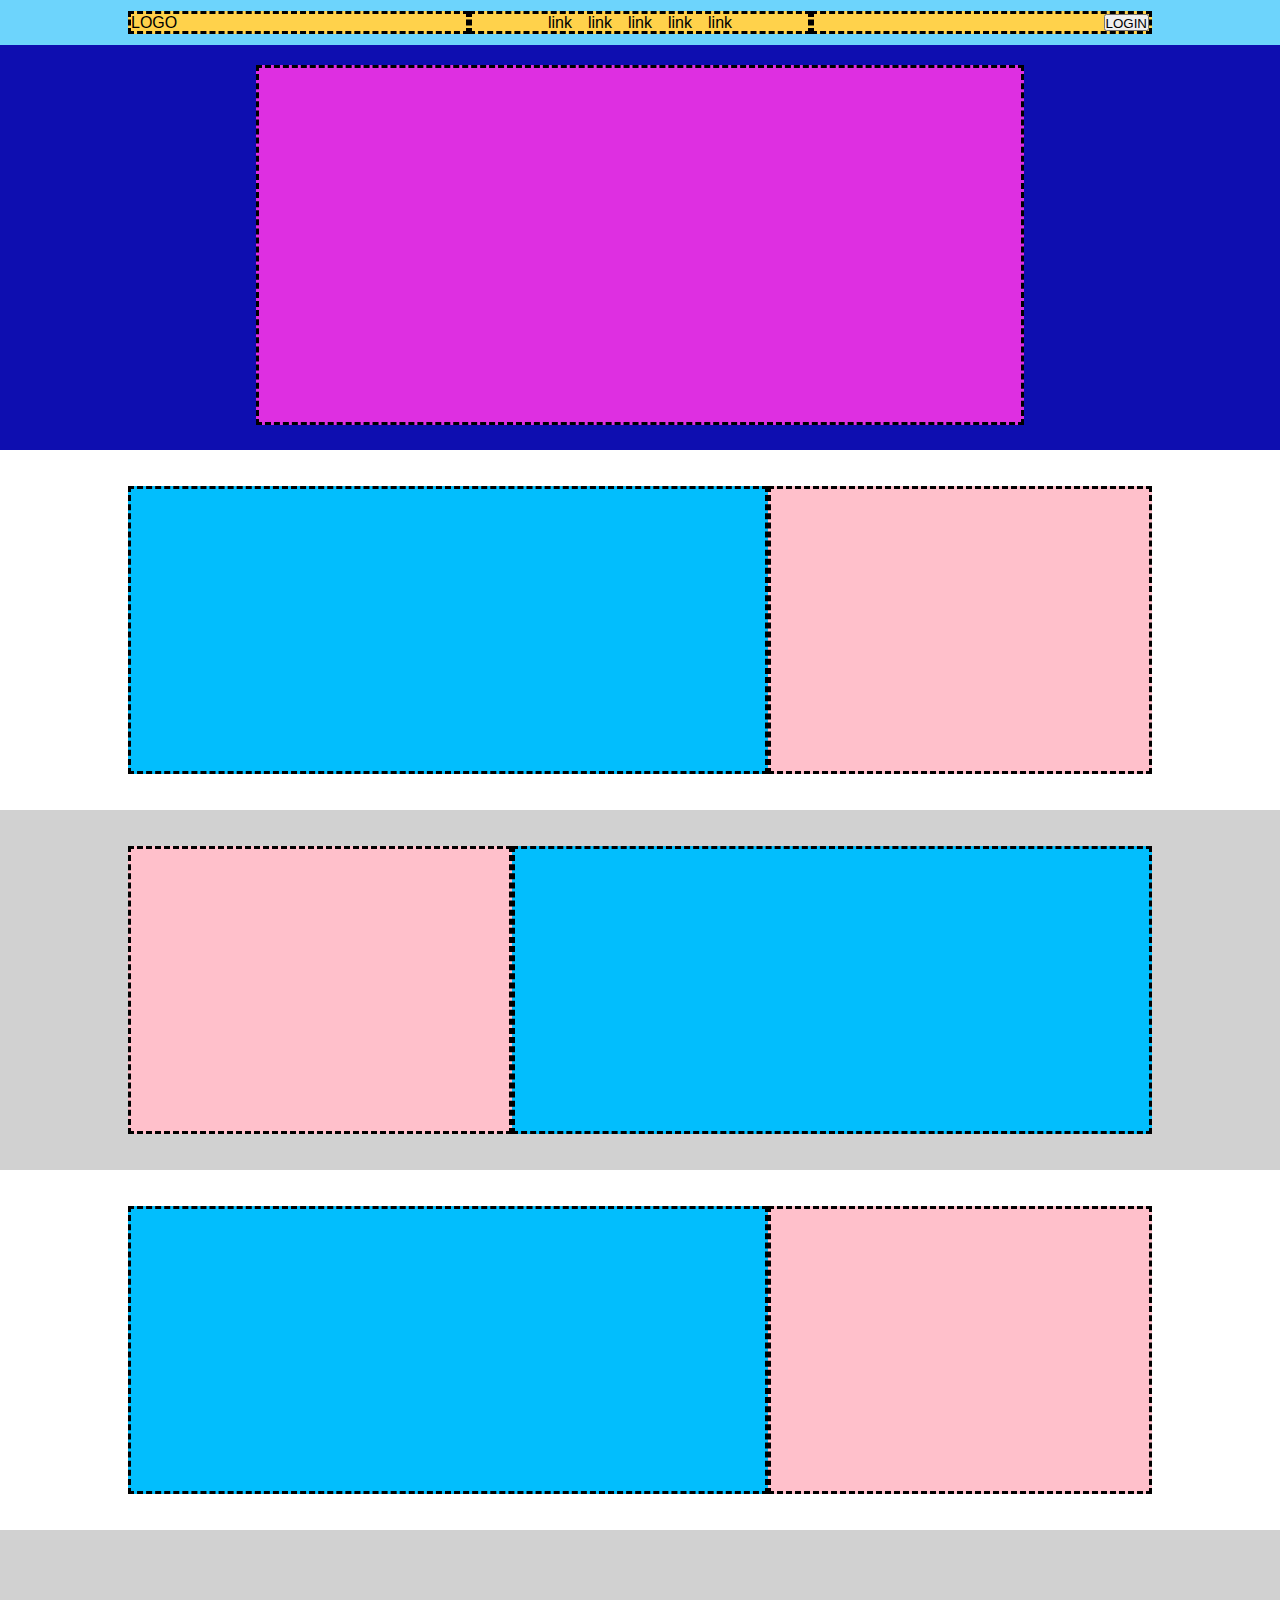
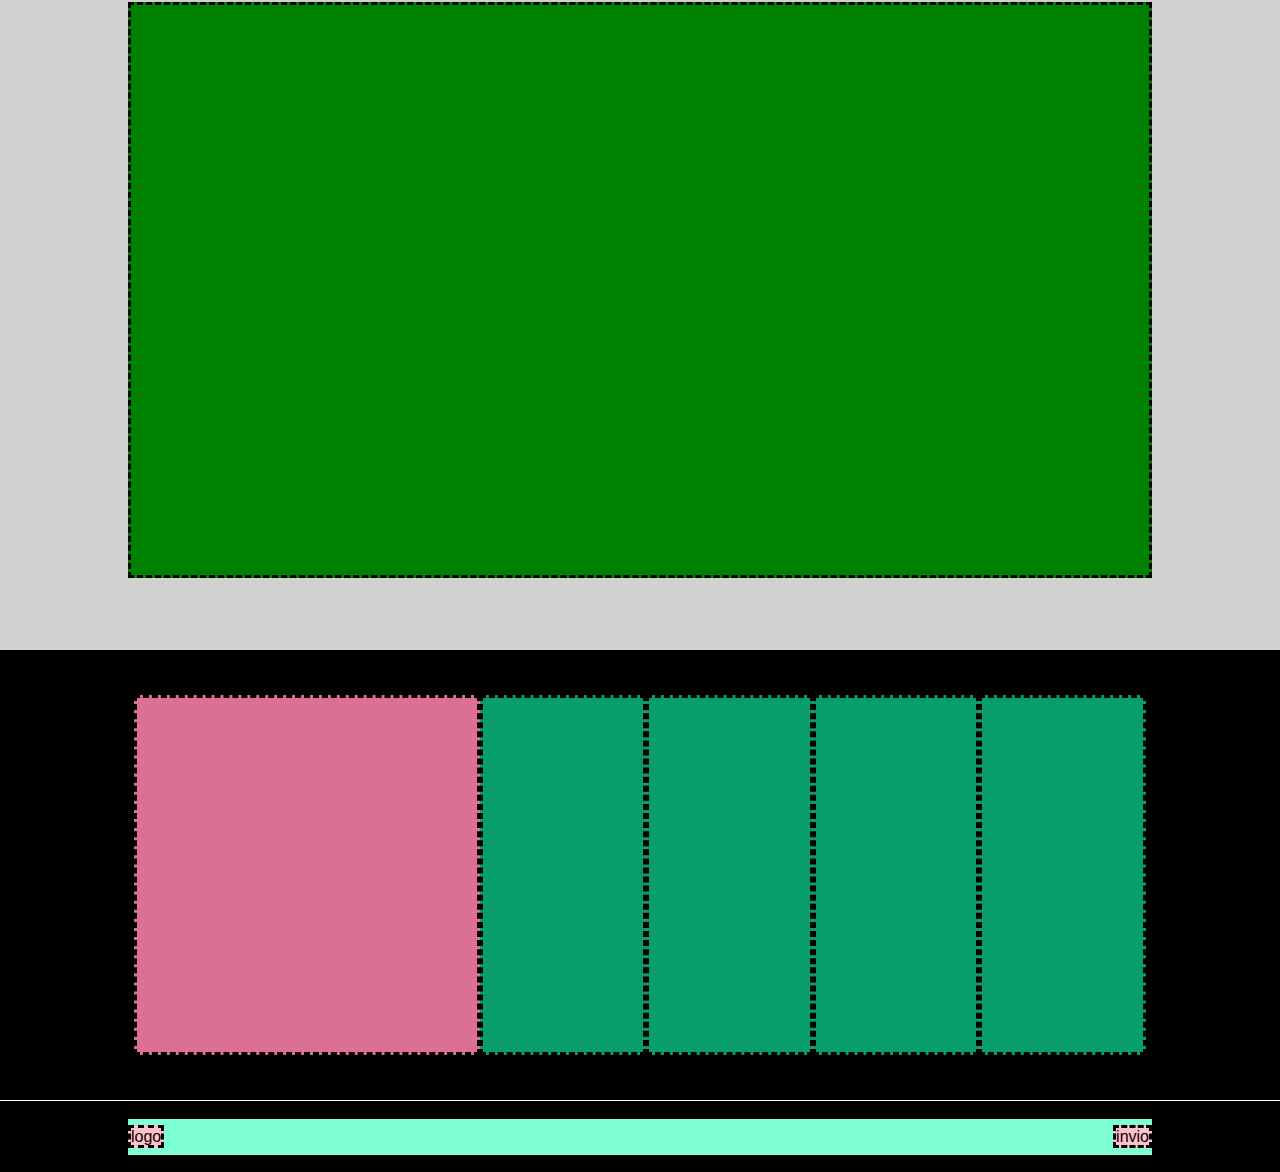
==== index.html @ 257f45ac "start" ====
<!DOCTYPE html>
<html lang="en">
<head>
    <meta charset="UTF-8">
    <meta name="viewport" content="width=device-width, initial-scale=1.0">
    <link rel="stylesheet" href="css/style.css">
    <title>STRUTTURA</title>
</head>
<body>
    <header> 
        <div class="nav_container">
            <nav>
                <div class="logo_head"><img src="" alt="">LOGO</div>
                <div class="link_head">
                    <ul>
                        <li>link</li>
                        <li>link</li>
                        <li>link</li>
                        <li>link</li>
                        <li>link</li>
                    </ul>
                </div>
                <div class="login">
                    <button>LOGIN</button>
                </div>
            </nav>
        </div>
        <div class="header_main">

        </div>
    </header>
    <main>
        <section class="container">
            <div class="row">
                <span class="text"></span>
                <span class="img"></span>
            </div>
        </section>
        <section class="container">
            <div class="row">
                <span class="img"></span>
                <span class="text"></span>
            </div>
        </section>
        <section class="container">
            <div class="row">
                <span class="text"></span>
                <span class="img"></span>
            </div>
        </section>
        <section class="main_footer">
            <div class="fine"></div>
        </section>
    </main>
    <footer>
        <section class="footer_main">
            <div class="block_main"></div>
            <div class="block"></div>
            <div class="block"></div>
            <div class="block"></div>
            <div class="block"></div>
        </section>
        <section class="fine_footer">
            <div class="end">
                <div class="logo_footer">logo</div>
                <div class="bottone_footer">invio</div>
            </div>
        </section>

    </footer>
    
</body>
</html>
---- css/style.css ----
*{
    margin:0;
    padding:0;
    box-sizing: border-box;
    font-family: Whitney, ‘Helvetica Neue’, Helvetica, Arial, sans-serif;
}
/* header  */
header{
    height: 50vh;
    width: 100vw;
    background-color: rgb(14, 14, 176);
    
}
.nav_container{
    display: flex;
    justify-content: center;
    /* debug */
    height: 5vh;
    background-color: rgb(109, 212, 252);
   
}
nav{
    display: flex;
    justify-content: space-between;
    align-self: center;
    /* debug */
    height: 2.5vh;
    width: 80%;
    /* margin:auto; */
    background-color: rgb(255, 210, 75);
    
}
.logo_head{
    display: flex;
    justify-content: start;
    border-style: dashed ;

}
ul, li {
    display: flex;
    justify-content: center;
    padding: 0 8px;

}
.login{
    display: flex;
    justify-content: end;
   

}

.logo_head, .link_head, .login{
    width: calc(100% / 3);
    border-style: dashed ;

}
.header_main{
    display: flex;
    justify-content: center;
    /* debug */
    height: 80%;
    width: 60%;
    margin:auto; 
    margin-top: 20px;
    background-color: rgb(222, 47, 225);
    border-style: dashed ;
}
/* MAIN  */
.row, .container{
    height: 40vh;
    width: 100vw;
    display: flex;
    justify-content: center;
    align-content: center;
    
}
.text{
    height: 80%;
    width: 50%;
    background-color: rgb(2, 190, 253);
    display: flex;
    align-self: center;
    border: dashed ;
}
.img{
    height: 80%;
    width: 30%;
    background-color: pink;
    display: flex;
    align-self: center;
    border: dashed ;

}
.main_footer{
    height: 80vh;
    width: 100vw;
    display: flex;
    justify-content: center;
}
.fine{
    height: 80%;
    width: 80%;
    background-color: green;
    display: flex;
    align-self: center;
    border: dashed ;
}
main .container:nth-child(2), main .main_footer {
    background-color: rgb(209, 209, 209);
}
/* footer  */
.footer_main{
    height: 50vh;
    width: 100vw;
    display: flex;
    background-color: black;
    justify-content: center;
}
.fine_footer{
    height: 8vh;
    width: 100vw;
    display: flex;
    justify-content: center;
    align-items: center;
    background-color: black;
    border-top: solid 1px white;
}
.block_main{
    height: 80%;
    width: 27%;
    background-color: palevioletred;
    display: flex;
    align-self: center;
    border: dashed ;
}
.block{
    height: 80%;
    width: 13%;
    background-color: rgb(8, 157, 107);
    border: dashed ;
    display: flex;
    align-self: center;
}
.end{
    height: 4vh;
    width: 80%;
    background-color: aquamarine;
    display: flex;
    align-items: center;
    justify-content: space-between;
}
.logo_footer, .bottone_footer{
    background-color: pink;
    height: 2.5vh;
    width: auto;
    border: dashed ;
}
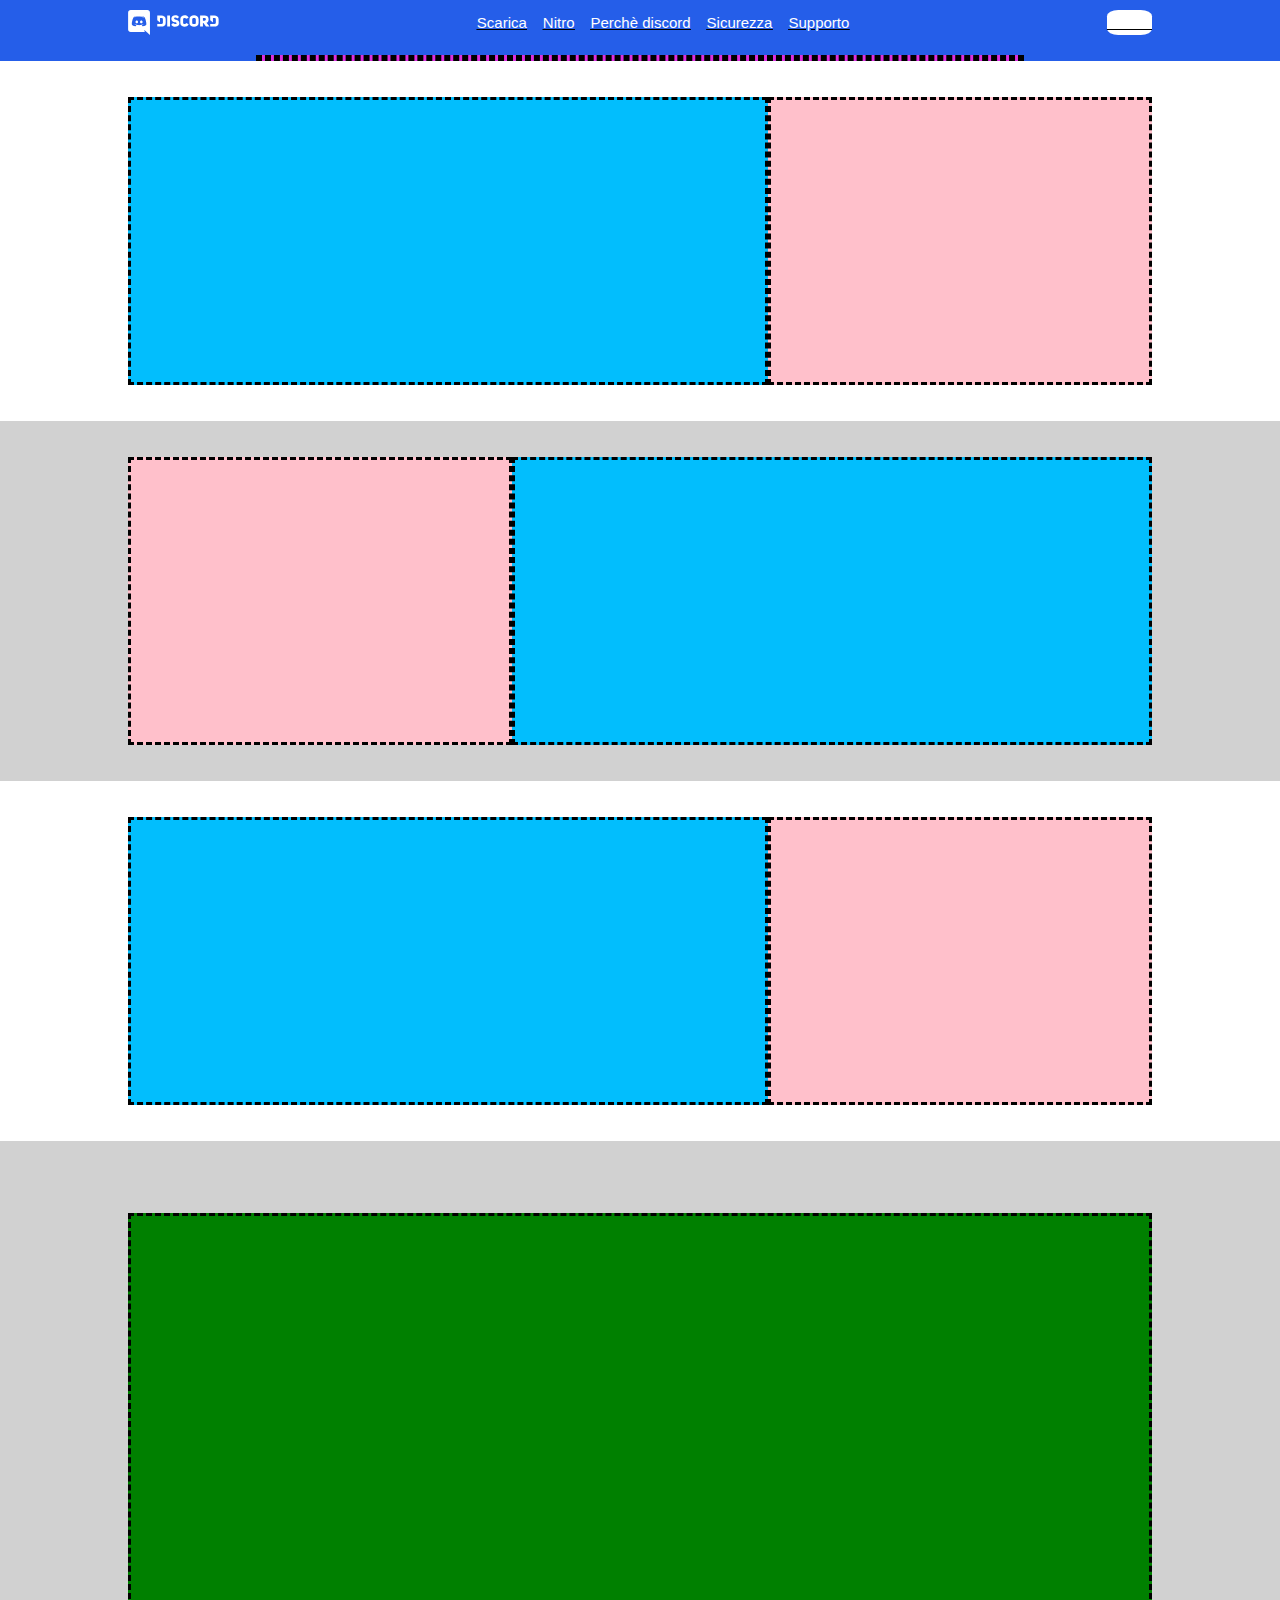
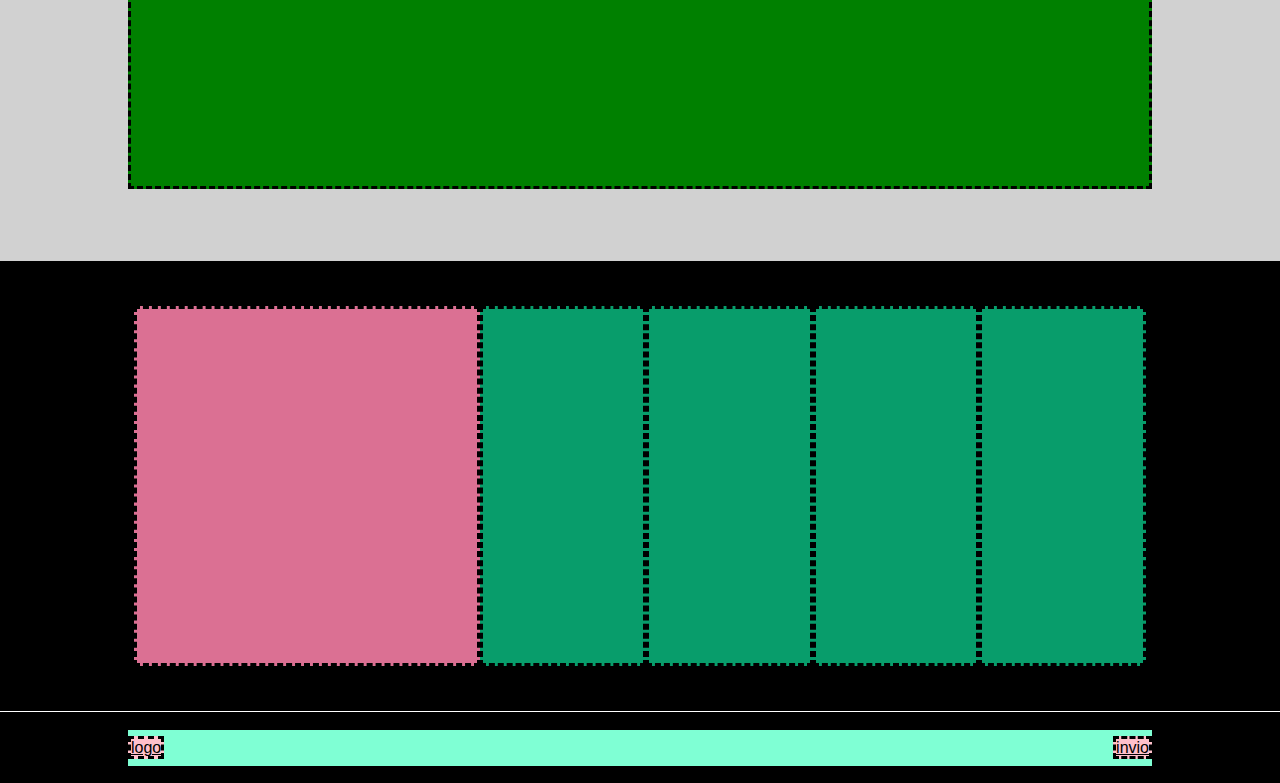
==== commit 44dff162: "nav" ====
--- a/index.html
+++ b/index.html
@@ -4,24 +4,24 @@
     <meta charset="UTF-8">
     <meta name="viewport" content="width=device-width, initial-scale=1.0">
     <link rel="stylesheet" href="css/style.css">
-    <title>STRUTTURA</title>
+    <title>DISCORD</title>
 </head>
 <body>
     <header> 
         <div class="nav_container">
             <nav>
-                <div class="logo_head"><img src="" alt="">LOGO</div>
+                <div class="logo_head"><img src="img/logo.svg" alt="logo"></div>
                 <div class="link_head">
                     <ul>
-                        <li>link</li>
-                        <li>link</li>
-                        <li>link</li>
-                        <li>link</li>
-                        <li>link</li>
+                        <li><a href="https://discord.com/download">Scarica</a></li>
+                        <li><a href="https://discord.com/nitro">Nitro</a></li>
+                        <li><a href="https://discord.com/servers">Perchè discord</a></li>
+                        <li><a href="https://discord.com/safety">Sicurezza</a></li>
+                        <li><a href="https://support.discord.com/hc/it">Supporto</a></li>
                     </ul>
                 </div>
                 <div class="login">
-                    <button>LOGIN</button>
+                    <a href="https://discord.com/login" class="accesso">Accedi</a>
                 </div>
             </nav>
         </div>
--- a/css/style.css
+++ b/css/style.css
@@ -6,53 +6,66 @@
 }
 /* header  */
 header{
-    height: 50vh;
-    width: 100vw;
-    background-color: rgb(14, 14, 176);
+    background-image: url('../img/jumbo.png');
     
 }
 .nav_container{
     display: flex;
     justify-content: center;
-    /* debug */
-    height: 5vh;
-    background-color: rgb(109, 212, 252);
    
 }
 nav{
     display: flex;
     justify-content: space-between;
     align-self: center;
-    /* debug */
-    height: 2.5vh;
     width: 80%;
-    /* margin:auto; */
-    background-color: rgb(255, 210, 75);
-    
+    padding-top: 10px;
+    font-size:15px;
 }
 .logo_head{
     display: flex;
     justify-content: start;
-    border-style: dashed ;
+    height: 25px;
+}
 
-}
 ul, li {
     display: flex;
     justify-content: center;
     padding: 0 8px;
+    text-decoration: none;
+}
+.link_head{
+    display: flex;
+    justify-content: center;
+    align-items: center;
+}
+a{
+    color:white ;
+    text-decoration: none;
 
+}
+:hover{
+    text-decoration: underline;
+}
+a:visited{
+    color: white;
 }
 .login{
     display: flex;
     justify-content: end;
+    border-radius: 25%;
+    background-color:white;
+    width: auto;
+}
+.accesso:visited{
+    color: black;
+    font-size: 13;
+}
+.accesso{
+    display: flex;
+    justify-content: center;
+    align-items: center;
    
-
-}
-
-.logo_head, .link_head, .login{
-    width: calc(100% / 3);
-    border-style: dashed ;
-
 }
 .header_main{
     display: flex;
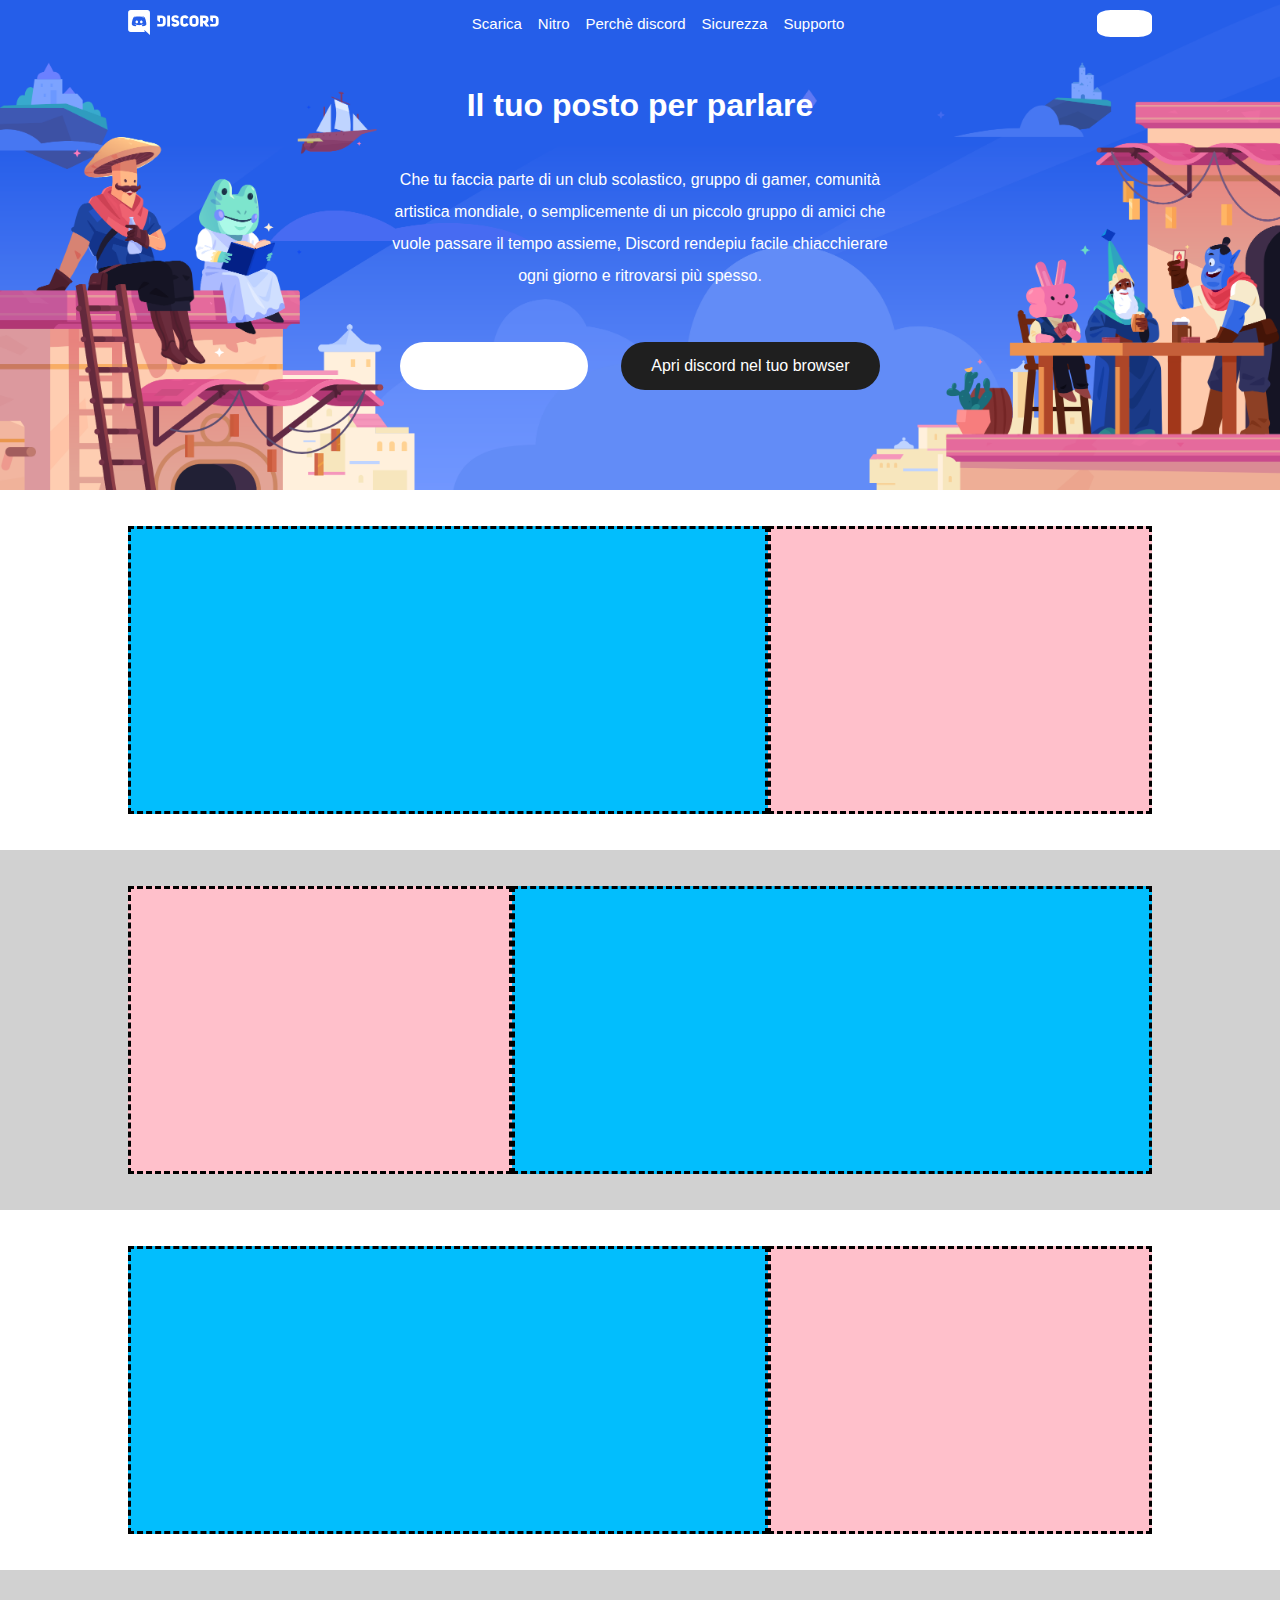
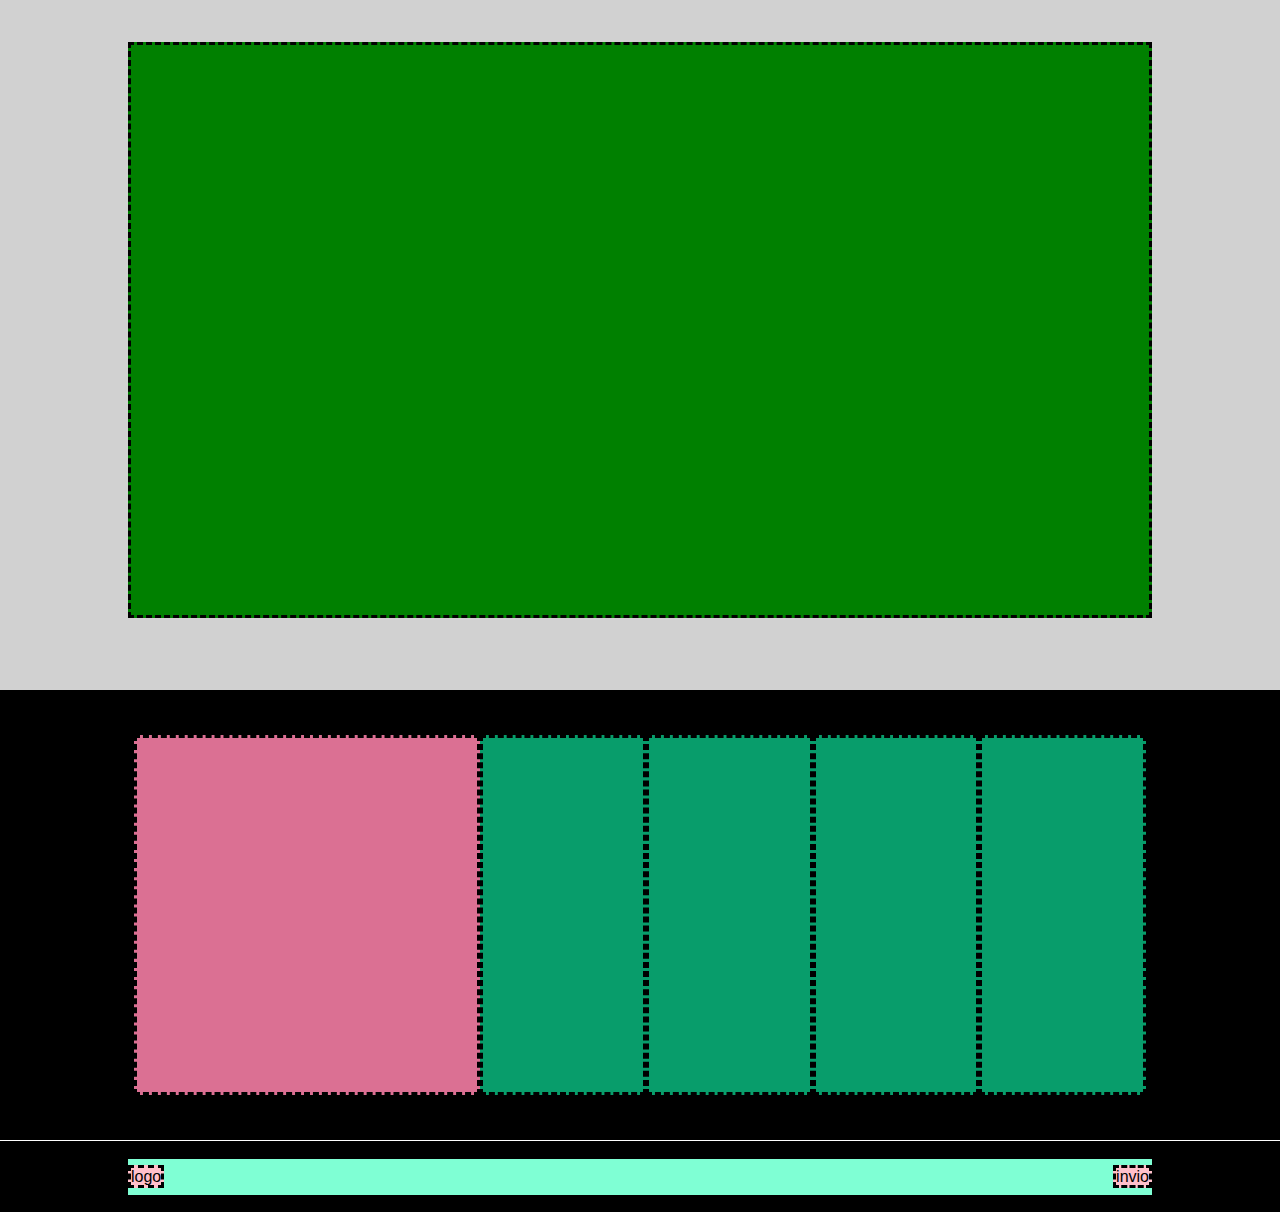
==== commit b4d32ec5: "header" ====
--- a/index.html
+++ b/index.html
@@ -25,8 +25,17 @@
                 </div>
             </nav>
         </div>
-        <div class="header_main">
-
+        <div class="jambotron">
+            <h1>Il tuo posto per parlare </h1>
+            <p>Che tu faccia parte di un club scolastico, gruppo di gamer, comunità artistica mondiale, o semplicemente di un piccolo gruppo di amici che vuole passare il tempo assieme, Discord rendepiu facile chiacchierare ogni giorno e ritrovarsi più spesso. </p>
+            <div class="botton_container">
+                <div class="scarica">
+                    <a href="https://discord.com/api/download?platform=osx" class="mac">↓  Scarica per Mac</a>
+                </div>
+                <div class="apri">
+                    <a href="https://discord.com/#:~:text=Apri-,Discord,-nel%20tuo%20browser" class="browser">Apri discord nel tuo browser</a>
+                </div>
+            </div>
         </div>
     </header>
     <main>
--- a/css/style.css
+++ b/css/style.css
@@ -6,9 +6,10 @@
 }
 /* header  */
 header{
-    background-image: url('../img/jumbo.png');
-    
-}
+    background-image: url('../img/jumbo.png');  
+    background-size: cover;
+}
+
 .nav_container{
     display: flex;
     justify-content: center;
@@ -44,7 +45,7 @@
     text-decoration: none;
 
 }
-:hover{
+a:hover{
     text-decoration: underline;
 }
 a:visited{
@@ -56,10 +57,12 @@
     border-radius: 25%;
     background-color:white;
     width: auto;
+    padding:5px;
 }
 .accesso:visited{
     color: black;
     font-size: 13;
+    text-decoration: none;
 }
 .accesso{
     display: flex;
@@ -67,17 +70,67 @@
     align-items: center;
    
 }
-.header_main{
-    display: flex;
-    justify-content: center;
-    /* debug */
-    height: 80%;
-    width: 60%;
+.jambotron{
+    width: 40%;
     margin:auto; 
-    margin-top: 20px;
-    background-color: rgb(222, 47, 225);
-    border-style: dashed ;
-}
+    margin-top: 50px;
+}
+.jambotron h1{
+    display: flex;
+    justify-content: center;
+    color: white;
+    margin-bottom: 40px;
+    text-decoration: none;
+
+}
+.jambotron p{
+    text-align: center;
+    line-height: 2;
+    color: white;
+    text-decoration: none;
+    padding-bottom: 50px;
+}
+.botton_container{
+    display: flex;
+    justify-content: space-around;
+    align-items: center;
+    padding-bottom: 100px;
+}
+.scarica{
+    display: flex;
+    border-radius: 28px;
+    background-color:white;
+    width: auto;
+    padding:15px 30px;
+}
+.mac:visited{
+    color: black;
+    font-size: 13;
+    text-decoration: none;
+}
+.mac{
+    display: flex;
+    justify-content: center;
+    align-items: center;
+}
+.apri{
+    display: flex;
+    border-radius: 28px;
+    background-color:rgb(31, 31, 31);
+    width: auto;
+    padding:15px 30px;
+}
+.browser:visited{
+    color: rgb(255, 255, 255);
+    font-size: 13;
+    text-decoration: none;
+}
+.browser{
+    display: flex;
+    justify-content: center;
+    align-items: center;
+}
+
 /* MAIN  */
 .row, .container{
     height: 40vh;
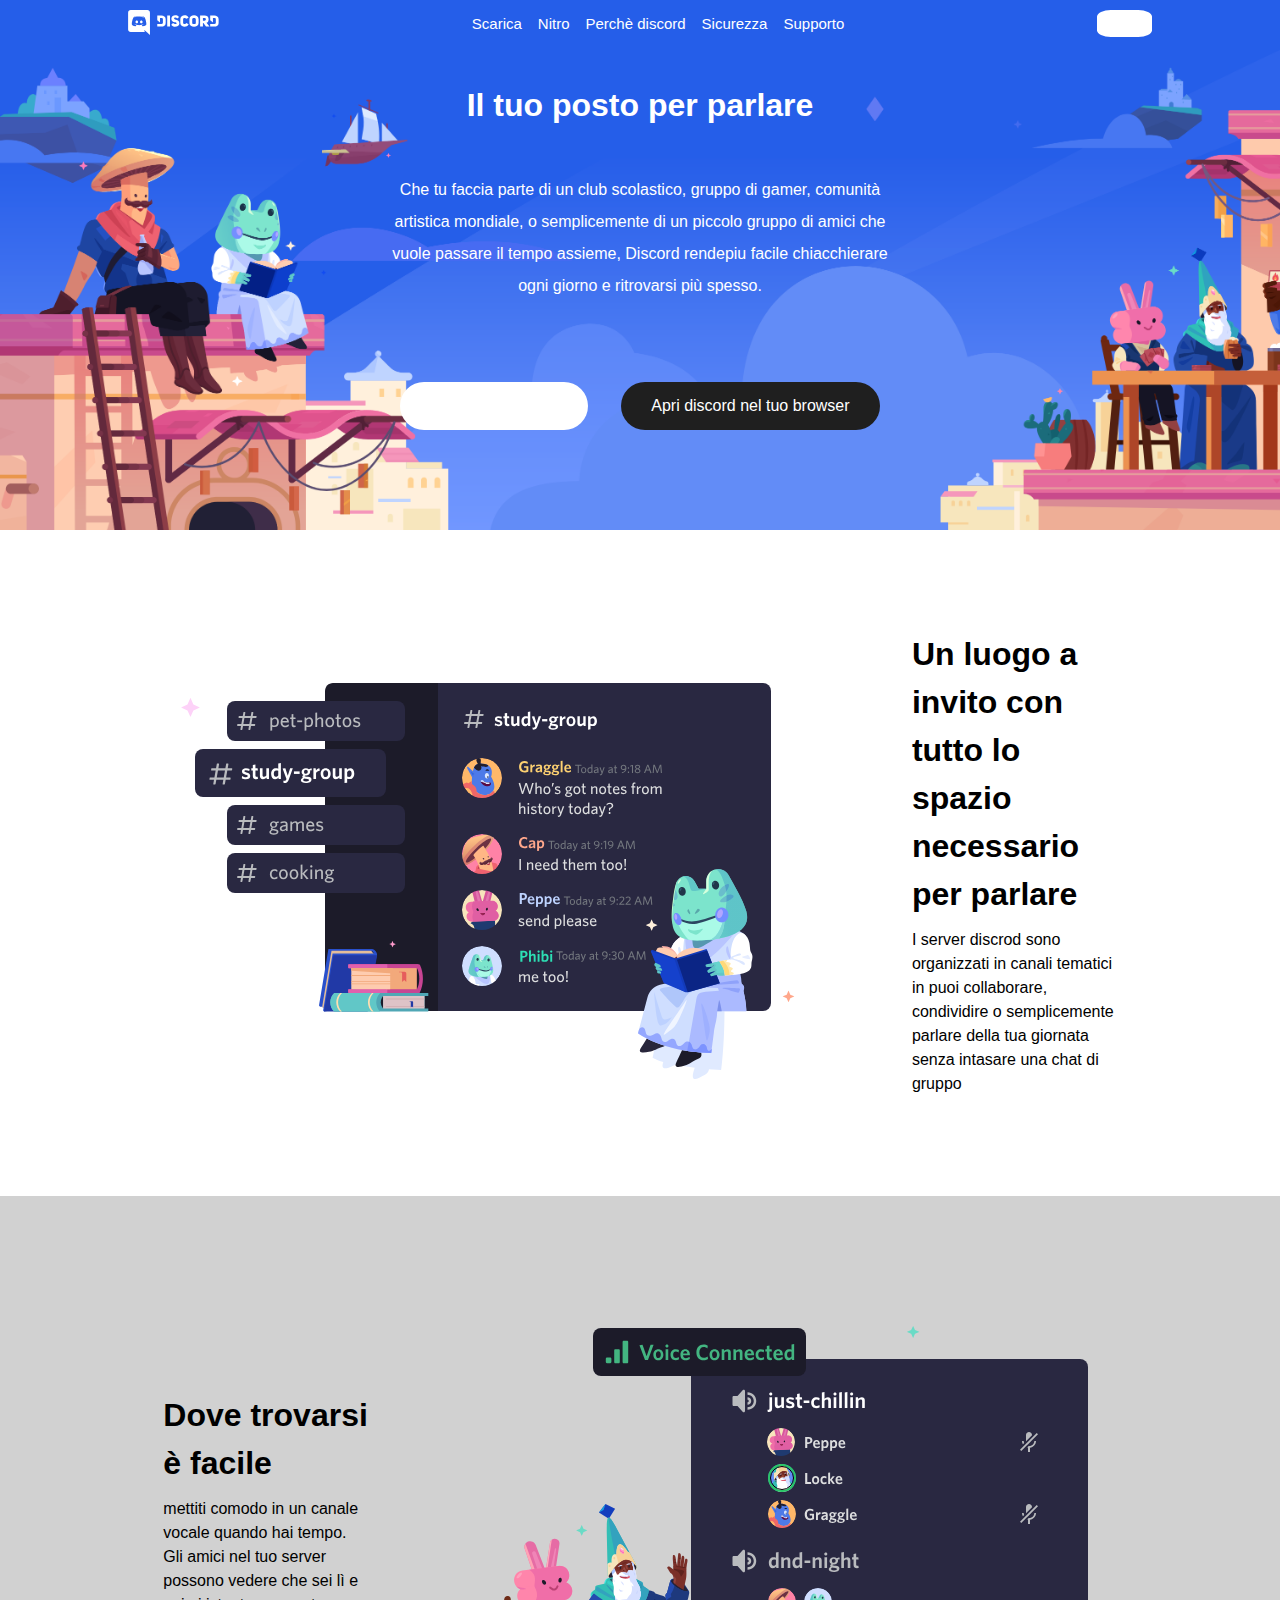
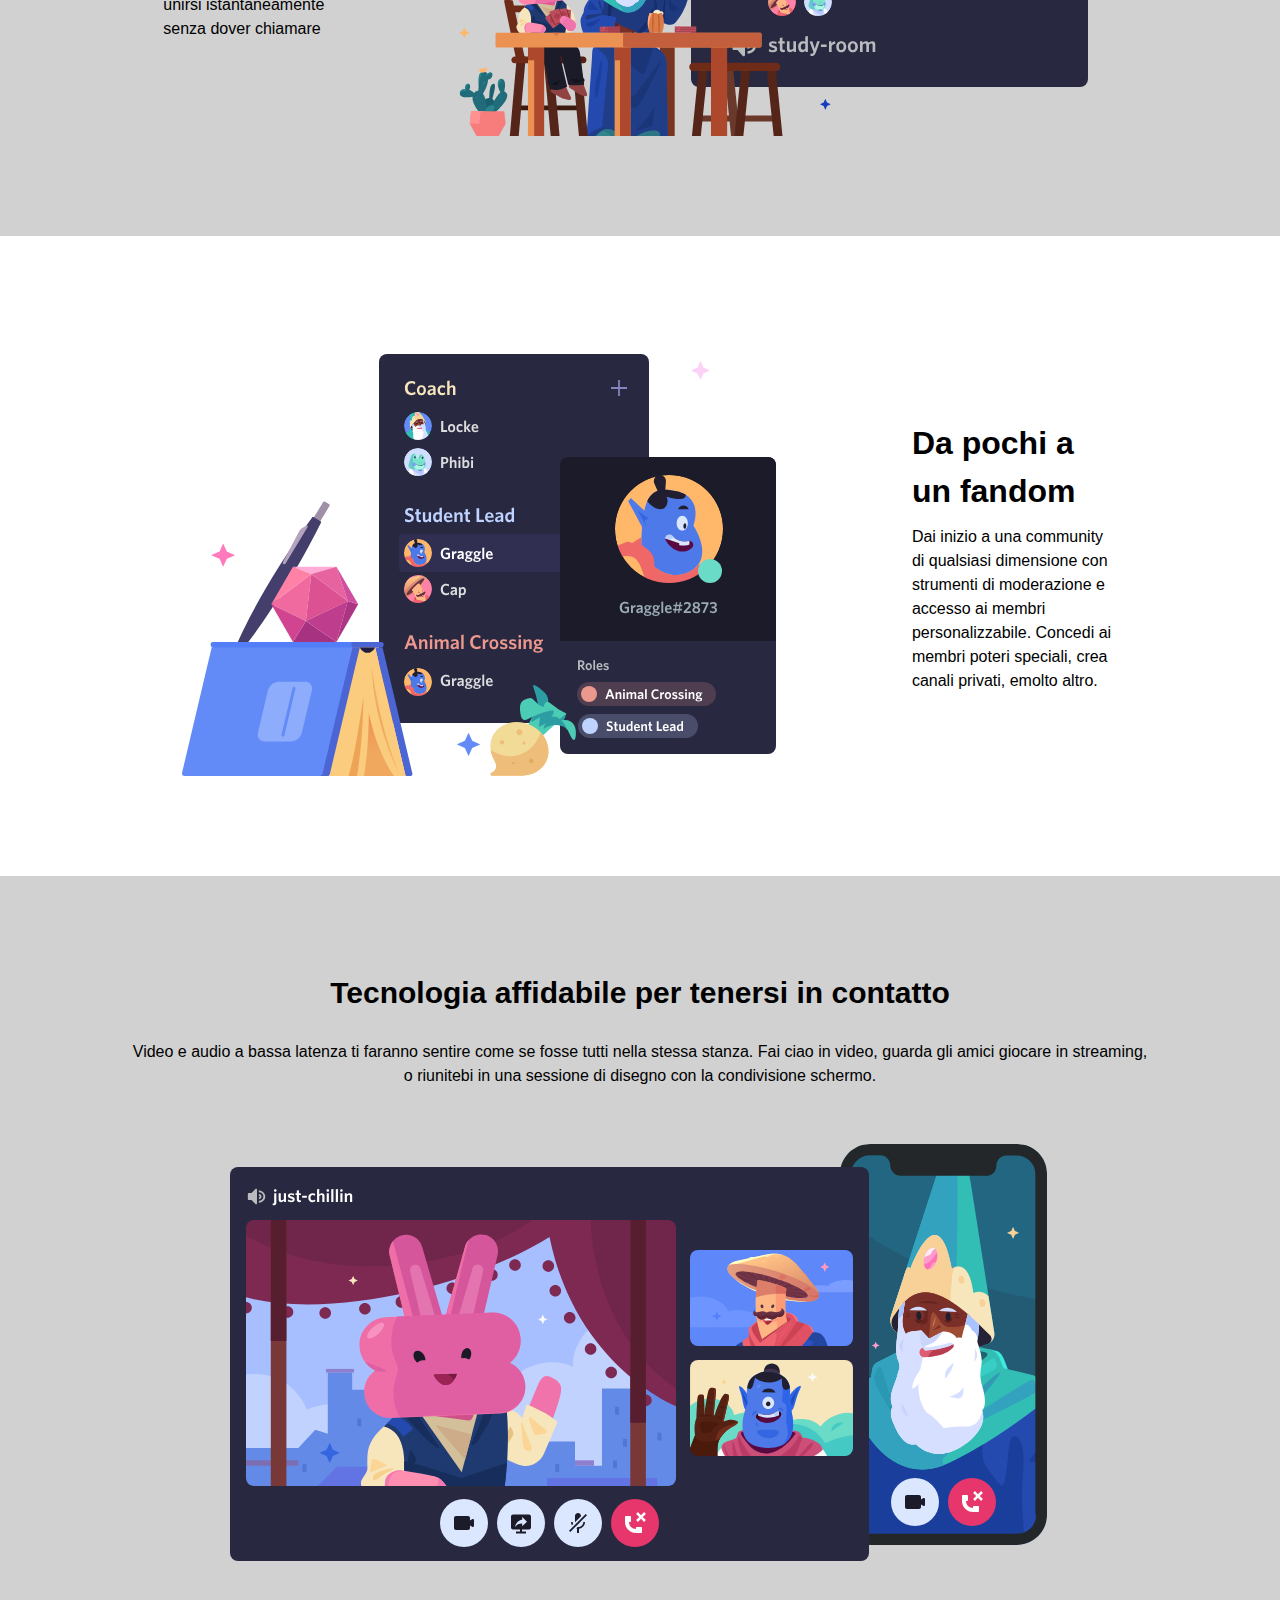
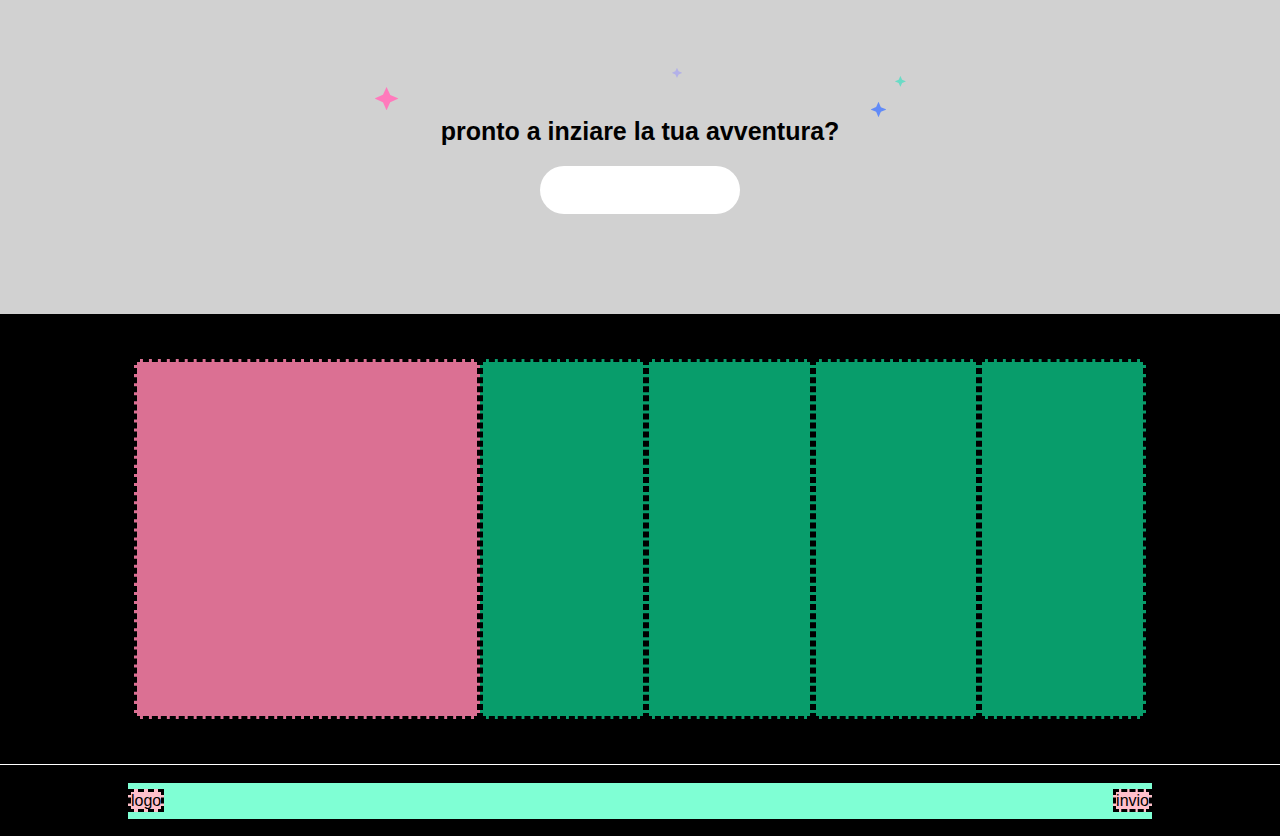
==== commit 8987b20f: "main" ====
--- a/index.html
+++ b/index.html
@@ -40,25 +40,55 @@
     </header>
     <main>
         <section class="container">
-            <div class="row">
-                <span class="text"></span>
-                <span class="img"></span>
+            <div class="linea">
+                <div class="row uno">
+                    <span class="svg">
+                        <img src="img/item1.svg" alt="">
+                    </span>
+                    <span class="text">
+                        <h1>Un luogo a invito con tutto lo spazio necessario per parlare</h1>
+                        <p>I server discrod sono organizzati in canali tematici in puoi collaborare, condividire o semplicemente parlare della tua giornata senza intasare una chat di gruppo </p>
+                    </span>
+                </div>
             </div>
-        </section>
-        <section class="container">
-            <div class="row">
-                <span class="img"></span>
-                <span class="text"></span>
+            <div class="linea">
+                <div class="row due">
+                    <span class="text">
+                        <h1>Dove trovarsi è facile</h1>
+                        <p>mettiti comodo in un canale vocale quando hai tempo. Gli amici nel tuo server possono vedere che sei lì e unirsi istantaneamente senza dover chiamare</p>
+                    </span>
+                    <span class="svg">
+                        <img src="img/item2.svg" alt="">
+                    </span>
+                </div>
             </div>
-        </section>
-        <section class="container">
-            <div class="row">
-                <span class="text"></span>
-                <span class="img"></span>
+            <div class="linea">
+                <div class="row tre">
+                    <span class="svg">
+                        <img src="img/item3.svg" alt="">
+                    </span>
+                    <span class="text">
+                        <h1>Da pochi a un fandom</h1>
+                        <p>Dai inizio a una community di qualsiasi dimensione con strumenti di moderazione e accesso ai membri personalizzabile. Concedi ai membri poteri speciali, crea canali privati, emolto altro.</p>
+                    </span>
+                </div>
             </div>
-        </section>
-        <section class="main_footer">
-            <div class="fine"></div>
+            <div class="main_footer">
+                <div class="quattro">
+                    <h1>Tecnologia affidabile per tenersi in contatto</h1>
+                    <p>Video e audio a bassa latenza ti faranno sentire come se fosse tutti nella stessa stanza. Fai ciao in video, guarda gli amici giocare in streaming, o riunitebi in una sessione di disegno con la condivisione schermo.</p>
+                    <div class="fine">
+                        <img src="img/item4-big.svg" alt="">
+                    </div>
+                    <div class="stars">
+                        <img src="img/stars.svg" alt="">
+                        <h2>pronto a inziare la tua avventura?</h2>
+                    </div>
+                    <div class="scaricabis">
+                        <a href="https://discord.com/api/download?platform=osx" class="mac">↓  Scarica per Mac</a>
+                    </div>
+                </div>
+            </div>
         </section>
     </main>
     <footer>
--- a/css/style.css
+++ b/css/style.css
@@ -79,7 +79,7 @@
     display: flex;
     justify-content: center;
     color: white;
-    margin-bottom: 40px;
+    margin-bottom: 50px;
     text-decoration: none;
 
 }
@@ -88,7 +88,7 @@
     line-height: 2;
     color: white;
     text-decoration: none;
-    padding-bottom: 50px;
+    padding-bottom: 80px;
 }
 .botton_container{
     display: flex;
@@ -132,46 +132,88 @@
 }
 
 /* MAIN  */
-.row, .container{
-    height: 40vh;
-    width: 100vw;
-    display: flex;
-    justify-content: center;
+.row{
+    width: 80%;
+    margin: auto;
+    display: flex;
+    justify-content: space-around;
     align-content: center;
+    margin-bottom: 100px;
+    margin-top: 100px;
+}
+.container{
+    display: flex;
+    flex-direction: column;
+}
+.svg{
+    background-size: cover;
+    display: flex;
+    align-self: center;
+}
+.text{
+    width: 20%;
+    align-self: center;
+}
+.text h1{
+    line-height: 1.5;
+    padding-bottom: 10px;
+}
+.text p{
+    line-height: 1.5;
+}
+
+.main_footer{
+    display: flex;
+    justify-content: center;
+    padding-bottom: 100px;
+}
+.fine{
+   display: flex;
+   justify-content: center;
+   align-self: center;
+}
+.quattro h1{
+   display: flex;
+   justify-content: center;
+   align-self: center;
+   margin-top:100px;
+   font-size: 30px;
+   padding-bottom: 30px;
+}
+.quattro p{
+    line-height: 1.5;
+    margin:auto;
+    width: 80%;
+    text-align: center;
+}
+.stars h2{
+   font-style: bold;
+   font-size: 25px;
+   text-align: center;
+}
+.stars {
+    display: flex;
+    flex-direction: column;
+    justify-content: center;
+    padding-top: 50px;
+}
+.stars img{
+    width: auto;
+    display: flex;
+    align-self: center;
+}
+.scaricabis{
+    display: flex;
+    border-radius: 28px;
+    background-color:white;
+    width: 200px;
+    margin:auto;
+    padding:15px 30px;
+    margin-top: 20px;
     
 }
-.text{
-    height: 80%;
-    width: 50%;
-    background-color: rgb(2, 190, 253);
-    display: flex;
-    align-self: center;
-    border: dashed ;
-}
-.img{
-    height: 80%;
-    width: 30%;
-    background-color: pink;
-    display: flex;
-    align-self: center;
-    border: dashed ;
-
-}
-.main_footer{
-    height: 80vh;
-    width: 100vw;
-    display: flex;
-    justify-content: center;
-}
-.fine{
-    height: 80%;
-    width: 80%;
-    background-color: green;
-    display: flex;
-    align-self: center;
-    border: dashed ;
-}
-main .container:nth-child(2), main .main_footer {
+
+main .linea:nth-child(2), main .main_footer {
     background-color: rgb(209, 209, 209);
 }
 /* footer  */
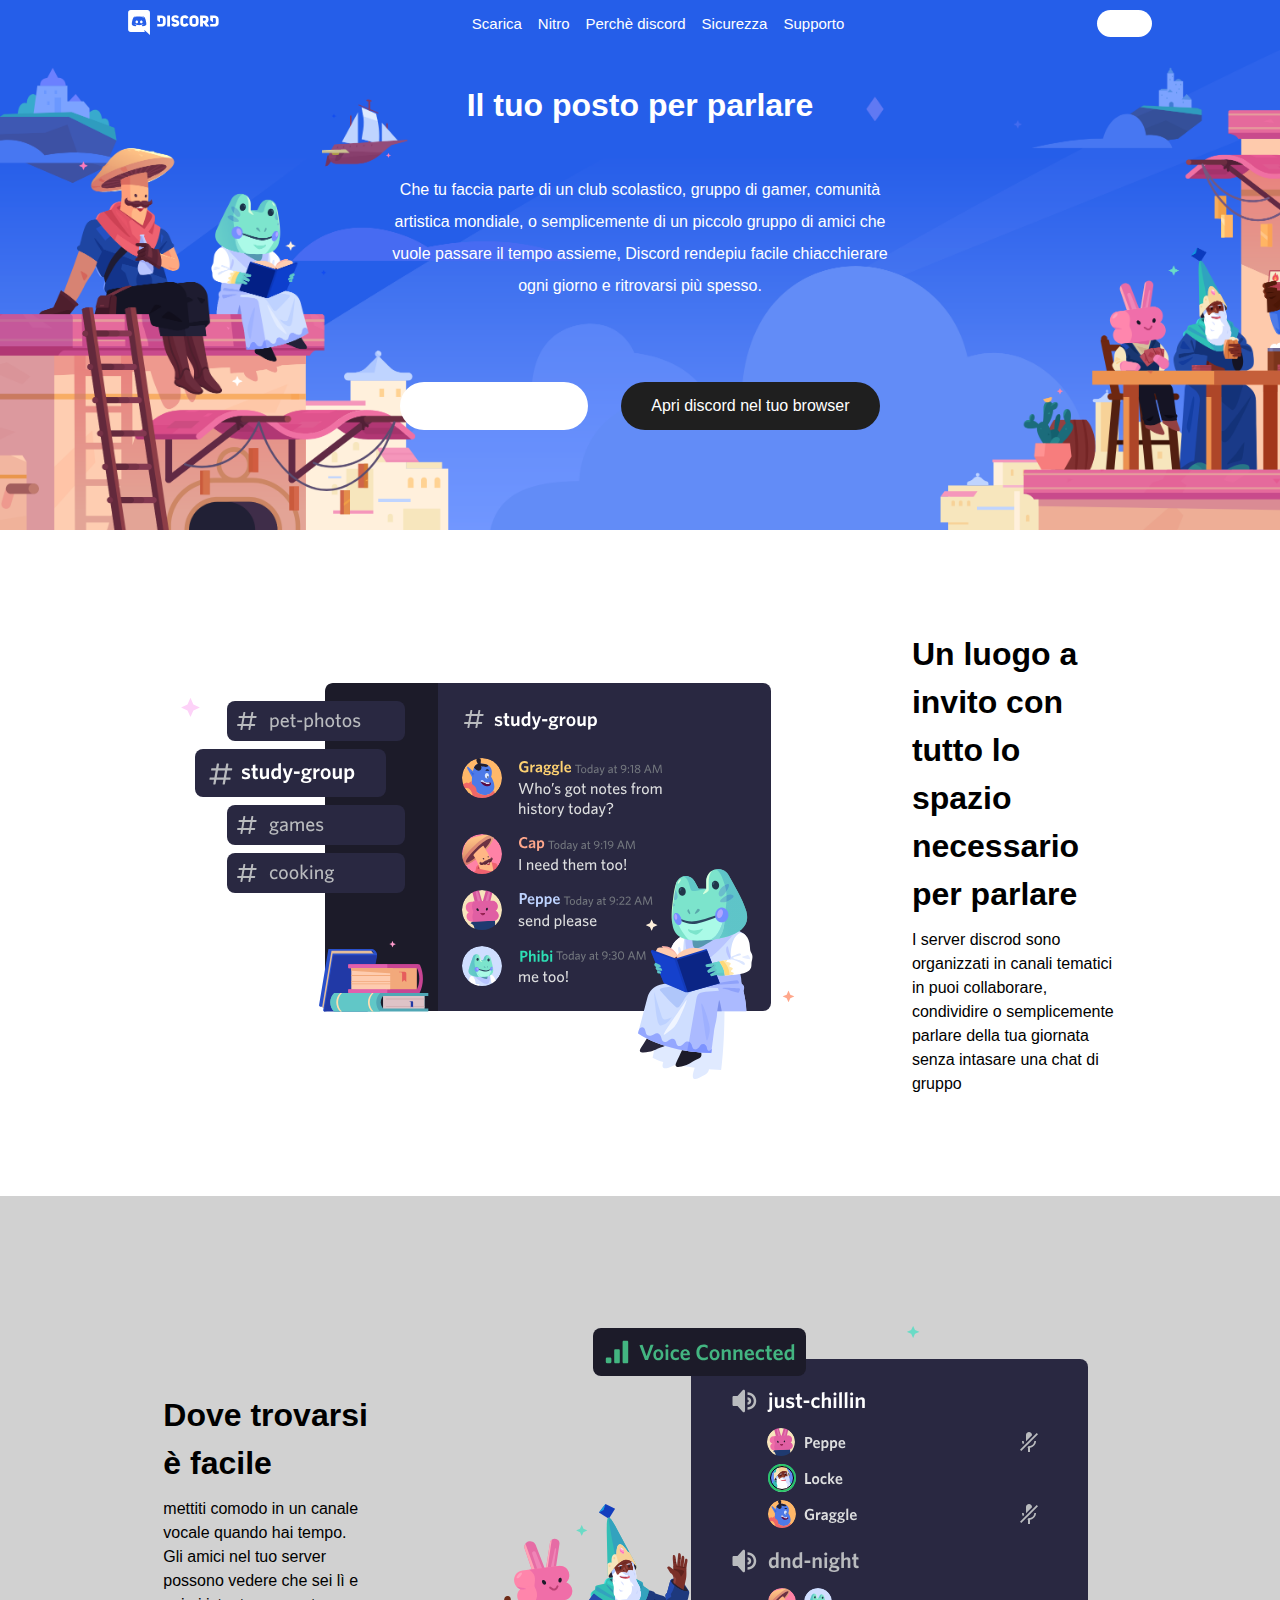
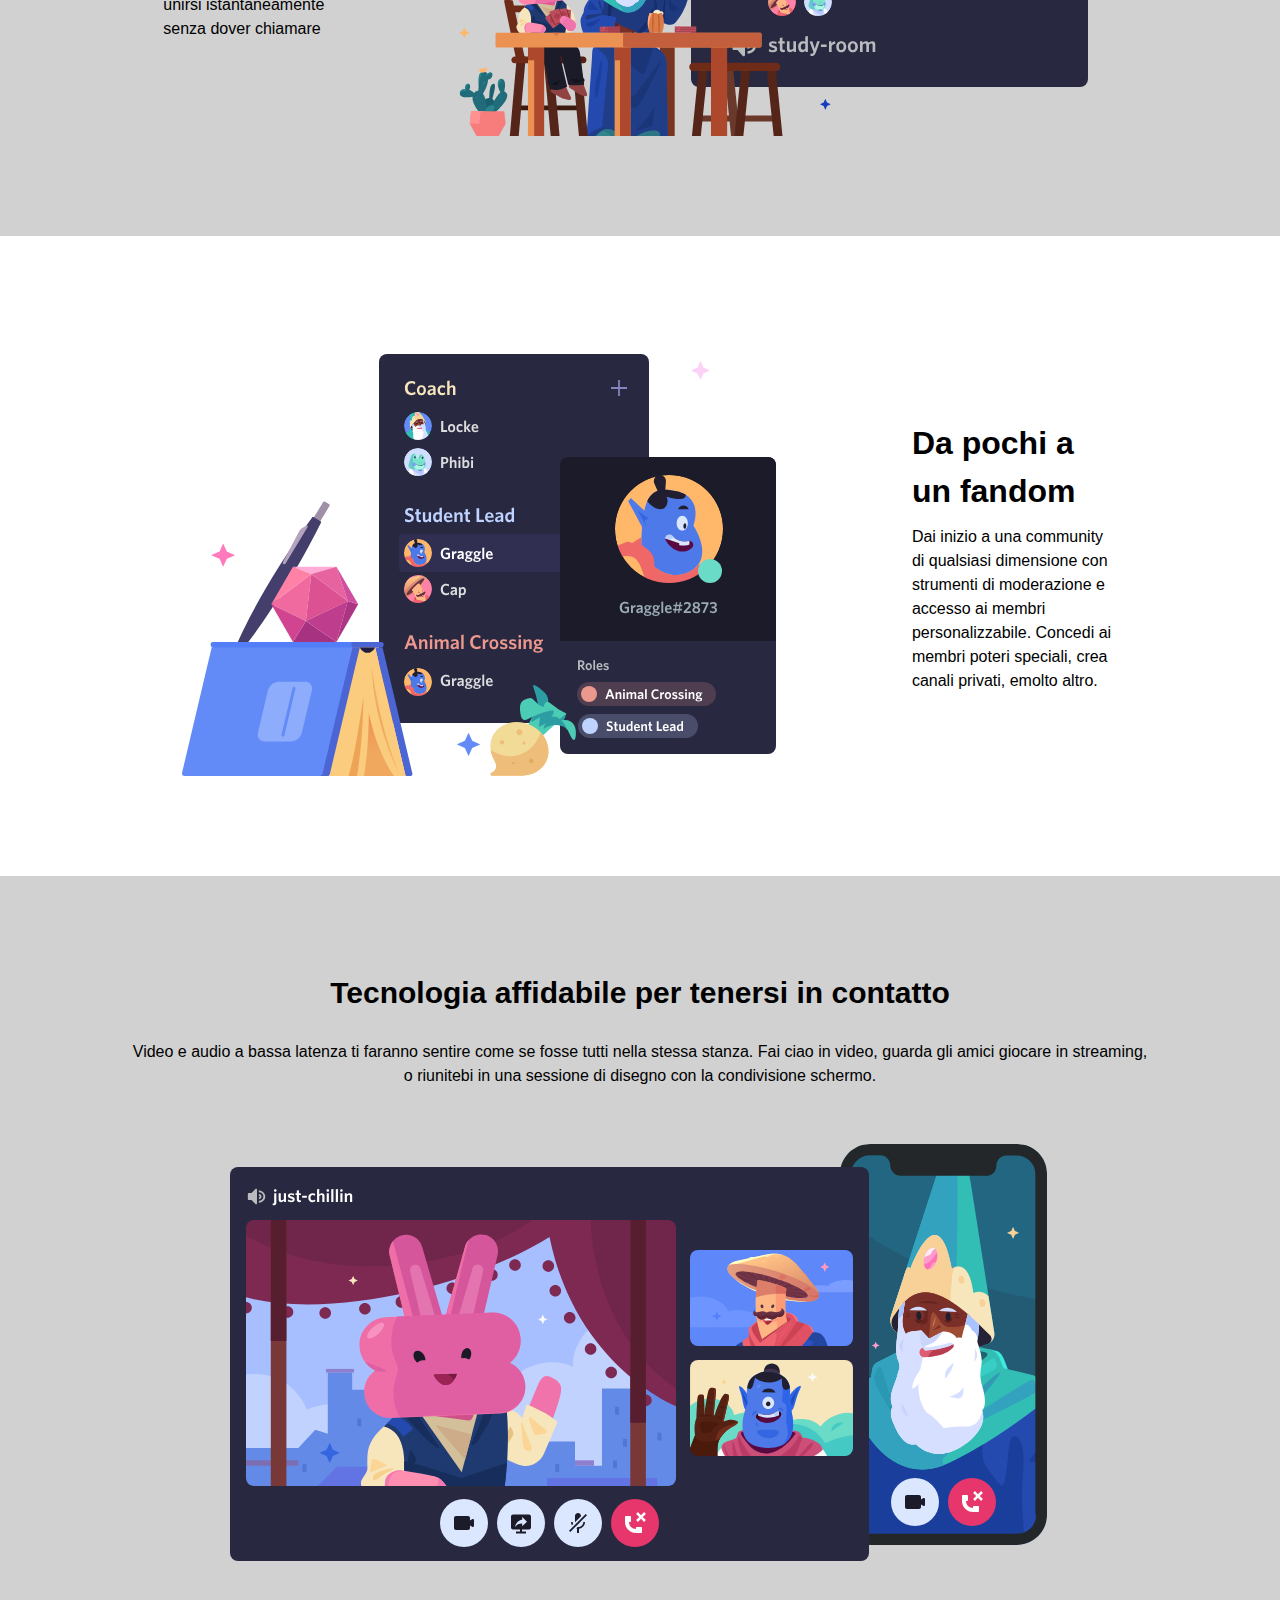
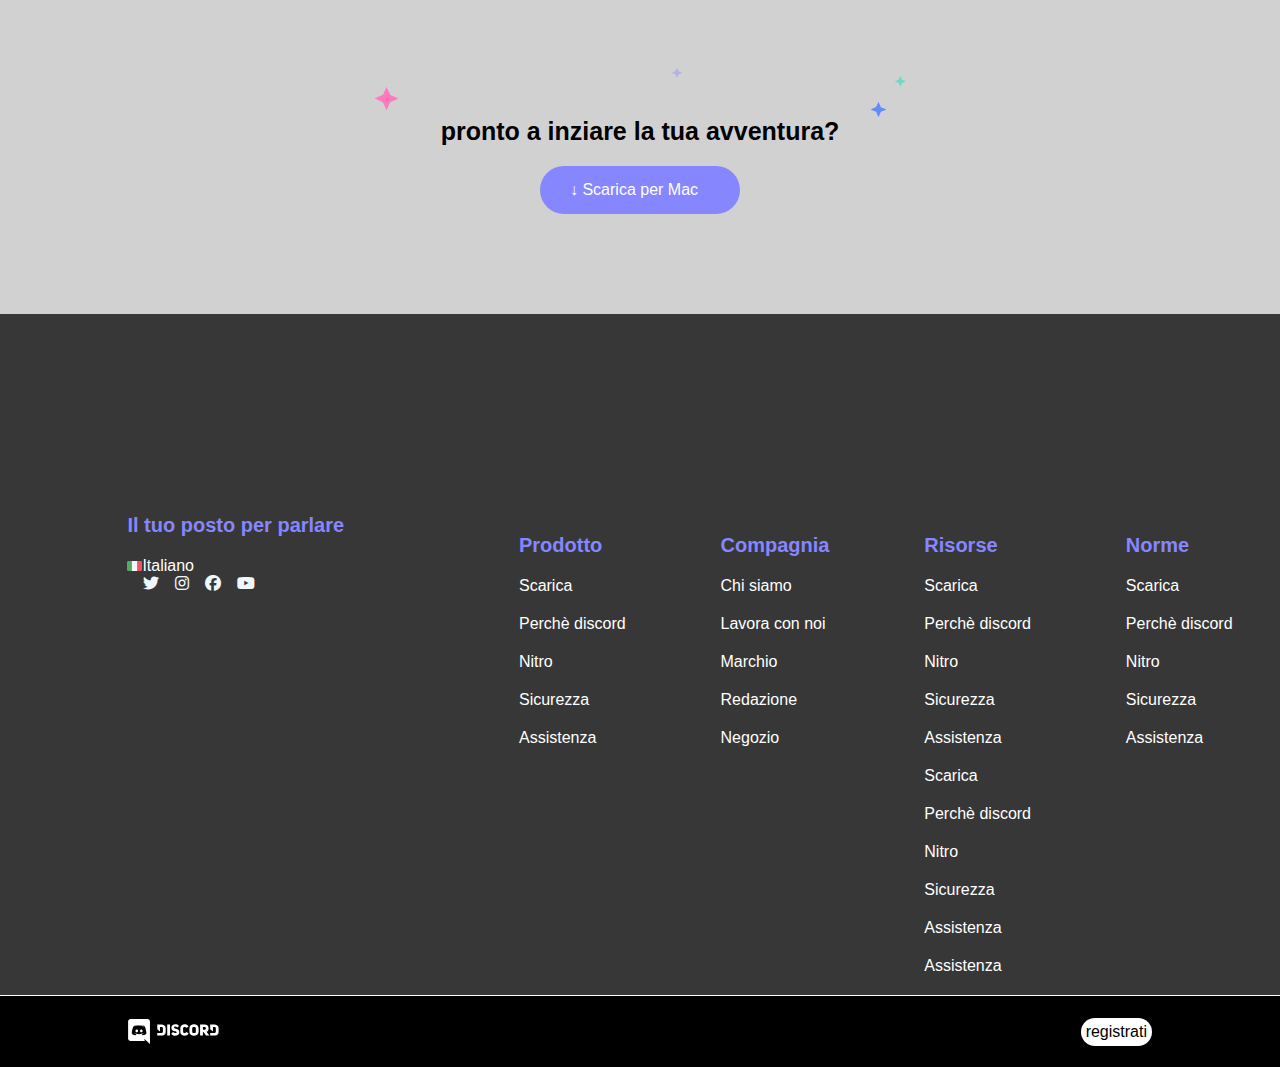
==== commit c4897536: "footer" ====
--- a/index.html
+++ b/index.html
@@ -4,6 +4,7 @@
     <meta charset="UTF-8">
     <meta name="viewport" content="width=device-width, initial-scale=1.0">
     <link rel="stylesheet" href="css/style.css">
+    <link rel="stylesheet" href="https://cdnjs.cloudflare.com/ajax/libs/font-awesome/6.4.2/css/all.min.css">
     <title>DISCORD</title>
 </head>
 <body>
@@ -12,12 +13,12 @@
             <nav>
                 <div class="logo_head"><img src="img/logo.svg" alt="logo"></div>
                 <div class="link_head">
-                    <ul>
-                        <li><a href="https://discord.com/download">Scarica</a></li>
-                        <li><a href="https://discord.com/nitro">Nitro</a></li>
-                        <li><a href="https://discord.com/servers">Perchè discord</a></li>
-                        <li><a href="https://discord.com/safety">Sicurezza</a></li>
-                        <li><a href="https://support.discord.com/hc/it">Supporto</a></li>
+                    <ul class="linkers">
+                        <li class="linker"><a href="https://discord.com/download">Scarica</a></li>
+                        <li class="linker"><a href="https://discord.com/nitro">Nitro</a></li>
+                        <li class="linker"><a href="https://discord.com/servers">Perchè discord</a></li>
+                        <li class="linker"><a href="https://discord.com/safety">Sicurezza</a></li>
+                        <li class="linker"><a href="https://support.discord.com/hc/it">Supporto</a></li>
                     </ul>
                 </div>
                 <div class="login">
@@ -85,7 +86,7 @@
                         <h2>pronto a inziare la tua avventura?</h2>
                     </div>
                     <div class="scaricabis">
-                        <a href="https://discord.com/api/download?platform=osx" class="mac">↓  Scarica per Mac</a>
+                        <a href="https://discord.com/api/download?platform=osx" class="bis">↓  Scarica per Mac</a>
                     </div>
                 </div>
             </div>
@@ -93,16 +94,67 @@
     </main>
     <footer>
         <section class="footer_main">
-            <div class="block_main"></div>
-            <div class="block"></div>
-            <div class="block"></div>
-            <div class="block"></div>
-            <div class="block"></div>
+            <div class="block_main">
+                <h3>Il tuo posto per parlare</h3>
+                <img src="img/ita.png" alt=""><span>Italiano</span>
+                <ul class="icon">
+                    <li class="icone"><i class="fa-brands fa-twitter"></i></li>
+                    <li class="icone"><i class="fa-brands fa-instagram"></i></li>
+                    <li class="icone"><i class="fa-brands fa-facebook"></i></li>
+                    <li class="icone"><i class="fa-brands fa-youtube"></i></li>
+                </ul>
+            </div>
+            <div class="block">
+                <ul class="list">
+                    <li class="ite"><strong>Prodotto</strong></li>
+                    <li class="ite">Scarica</li>
+                    <li class="ite">Perchè discord</li>
+                    <li class="ite">Nitro</li>
+                    <li class="ite">Sicurezza</li>
+                    <li class="ite">Assistenza</li>
+                </ul>
+            </div>
+            <div class="block">
+                <ul class="list">
+                    <li class="ite"><strong>Compagnia</strong></li>
+                    <li class="ite">Chi siamo</li>
+                    <li class="ite">Lavora con noi</li>
+                    <li class="ite">Marchio</li>
+                    <li class="ite">Redazione</li>
+                    <li class="ite">Negozio</li>
+                </ul>
+            </div>
+            <div class="block">
+                <ul class="list">
+                    <li class="ite"><strong>Risorse</strong></li>
+                    <li class="ite">Scarica</li>
+                    <li class="ite">Perchè discord</li>
+                    <li class="ite">Nitro</li>
+                    <li class="ite">Sicurezza</li>
+                    <li class="ite">Assistenza</li>
+                    <li class="ite">Scarica</li>
+                    <li class="ite">Perchè discord</li>
+                    <li class="ite">Nitro</li>
+                    <li class="ite">Sicurezza</li>
+                    <li class="ite">Assistenza</li>
+                    <li class="ite">Assistenza</li>
+                </ul>
+            </div>
+            <div class="block">
+                <ul class="list">
+                    <li class="ite"><strong>Norme</strong></li>
+                    <li class="ite">Scarica</li>
+                    <li class="ite">Perchè discord</li>
+                    <li class="ite">Nitro</li>
+                    <li class="ite">Sicurezza</li>
+                    <li class="ite">Assistenza</li>
+                </ul>
+            </div>
         </section>
         <section class="fine_footer">
             <div class="end">
-                <div class="logo_footer">logo</div>
-                <div class="bottone_footer">invio</div>
+                <div class="logo_footer"><img src="img/logo.svg" alt=""></div>
+                <div class="bottone_footer">registrati</div>
             </div>
         </section>
 
--- a/css/style.css
+++ b/css/style.css
@@ -23,13 +23,13 @@
     padding-top: 10px;
     font-size:15px;
 }
-.logo_head{
+.logo_head, .logo_footer{
     display: flex;
     justify-content: start;
     height: 25px;
 }
 
-ul, li {
+.linkers, .linker {
     display: flex;
     justify-content: center;
     padding: 0 8px;
@@ -51,10 +51,10 @@
 a:visited{
     color: white;
 }
-.login{
+.login, .bottone_footer{
     display: flex;
     justify-content: end;
-    border-radius: 25%;
+    border-radius: 28px;
     background-color:white;
     width: auto;
     padding:5px;
@@ -205,12 +205,16 @@
 .scaricabis{
     display: flex;
     border-radius: 28px;
-    background-color:white;
+    background-color:rgb(134, 134, 255);
     width: 200px;
     margin:auto;
     padding:15px 30px;
     margin-top: 20px;
-    
+}
+.bis:visited{
+    color: white;
+    font-size: 13;
+    text-decoration: none;
 }
 
 main .linea:nth-child(2), main .main_footer {
@@ -218,11 +222,10 @@
 }
 /* footer  */
 .footer_main{
-    height: 50vh;
-    width: 100vw;
-    display: flex;
-    background-color: black;
-    justify-content: center;
+  
+    display: flex;
+    background-color: rgb(55, 55, 55);
+    justify-content: space-around;
 }
 .fine_footer{
     height: 8vh;
@@ -234,33 +237,52 @@
     border-top: solid 1px white;
 }
 .block_main{
-    height: 80%;
-    width: 27%;
-    background-color: palevioletred;
-    display: flex;
-    align-self: center;
-    border: dashed ;
+   margin: 200px 100px;
+}
+.block_main h3{
+    color:rgb(134, 134, 255);
+    padding-bottom: 20px;
+    font-size: 20px;
+}
+.block_main img{
+    width: 15px;
+    height: 10px;
+}
+.block_main span{
+    color:white;
+}
+.icone, .icon{
+    display: flex;
+    justify-content: start;
+    padding: 0 8px;
+    text-decoration: none;
+    color: aliceblue;
+}
+.list .ite:first-child{
+    font-size: 20px;
+    color: rgb(134, 134, 255);
+    
 }
 .block{
-    height: 80%;
-    width: 13%;
-    background-color: rgb(8, 157, 107);
-    border: dashed ;
-    display: flex;
-    align-self: center;
+    display: flex;
+    margin-top: 200px;
+}
+.list, .ite{
+    display: flex;
+    flex-direction: column;
+    justify-items: flex-end;
+    align-items: start;
+    padding:10px;
+}
+.ite{
+    color: white;
 }
 .end{
     height: 4vh;
     width: 80%;
-    background-color: aquamarine;
     display: flex;
     align-items: center;
     justify-content: space-between;
 }
-.logo_footer, .bottone_footer{
-    background-color: pink;
-    height: 2.5vh;
-    width: auto;
-    border: dashed ;
-}
-
+
+
